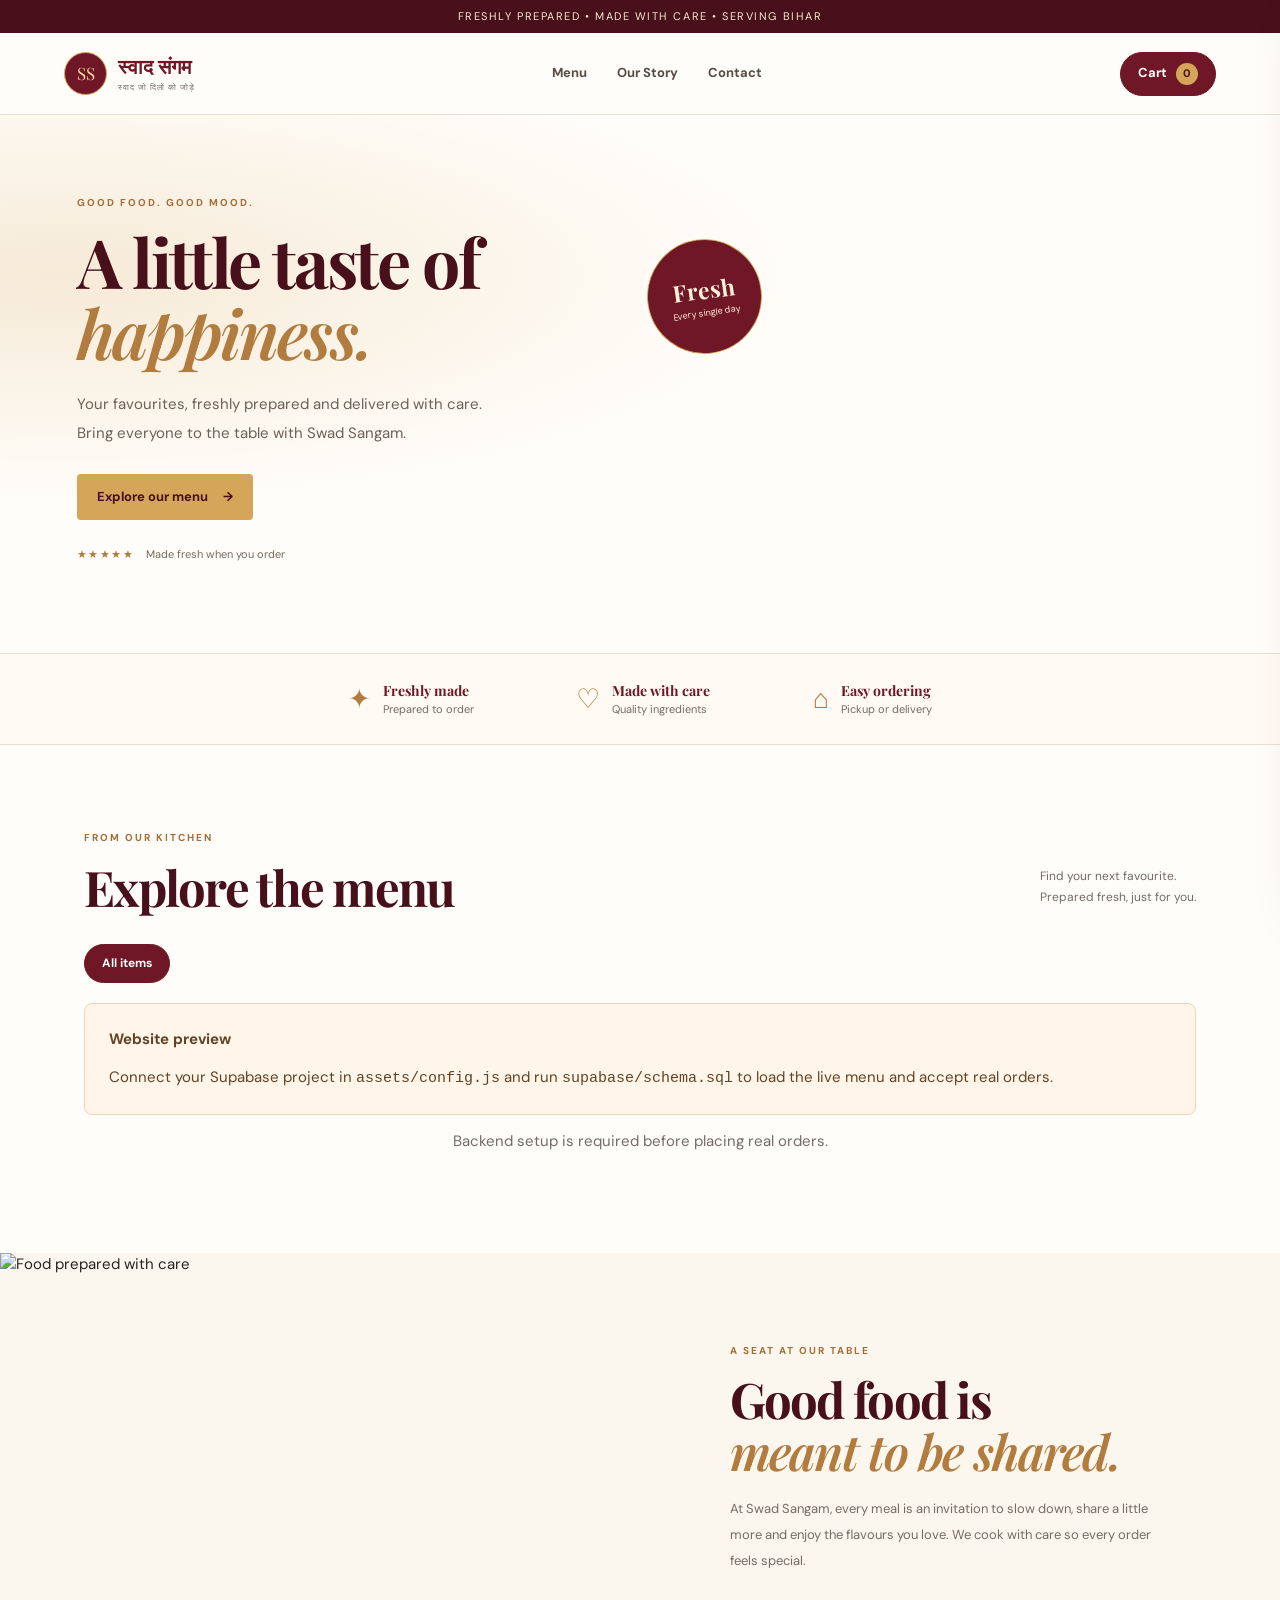
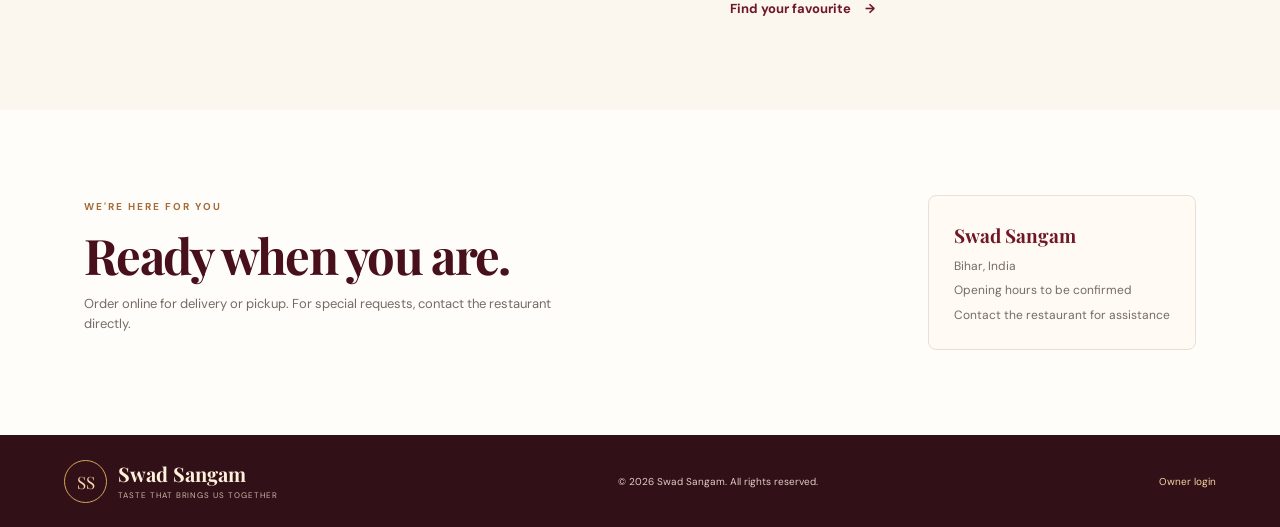
==== index.html @ df57ac4e "Update index.html" ====
<!doctype html>
<html lang="en">
<head>
  <meta charset="utf-8">
  <meta name="viewport" content="width=device-width, initial-scale=1">
  <meta name="theme-color" content="#6f1726">
  <meta name="description" content="स्वाद संगम ढाबा में आपका स्वागत है। स्वादिष्ट भोजन, आसान ऑनलाइन ऑर्डर और होम डिलीवरी की सुविधा।">
  <title>स्वाद संगम ढाबा</title>
  <link rel="preconnect" href="https://fonts.googleapis.com">
  <link href="https://fonts.googleapis.com/css2?family=DM+Sans:wght@400;500;600;700&family=Playfair+Display:wght@600;700;800&display=swap" rel="stylesheet">
  <link rel="stylesheet" href="assets/style.css">
  <script src="https://checkout.razorpay.com/v1/checkout.js" defer></script>
  <script src="https://cdn.jsdelivr.net/npm/@supabase/supabase-js@2"></script>
  <script src="assets/config.js"></script>
  <script src="assets/app.js" defer></script>
</head>
<body>
  <div class="topline">Freshly prepared • Made with care • Serving Bihar</div>
  <header class="site-header">
    <a class="brand" href="#"><span class="brand-mark">SS</span><span><strong>स्वाद संगम</strong><small>स्वाद जो दिलों को जोड़े</small></span></a>
    <nav><a href="#menu">Menu</a><a href="#story">Our Story</a><a href="#contact">Contact</a></nav>
    <button class="cart-button" id="open-cart" aria-label="Open shopping cart">Cart <span id="cart-count">0</span></button>
  </header>

  <main>
    <section class="hero">
      <div class="hero-copy">
        <p class="eyebrow">GOOD FOOD. GOOD MOOD.</p>
        <h1>A little taste of<br><em>happiness.</em></h1>
        <p class="hero-sub">Your favourites, freshly prepared and delivered with care. Bring everyone to the table with Swad Sangam.</p>
        <a class="button button-gold" href="#menu">Explore our menu <span>→</span></a>
        <div class="hero-note"><span class="note-stars">★★★★★</span><span>Made fresh when you order</span></div>
      </div>
      <div class="hero-image-wrap">
        <img class="hero-image" src="https://images.unsplash.com/photo-1565299624946-b28f40a0ae38?auto=format&fit=crop&w=1200&q=85" alt="Freshly prepared meal" onerror="this.style.display='none'">
        <div class="image-stamp"><strong>Fresh</strong><span>Every single day</span></div>
      </div>
    </section>

    <section class="benefits">
      <div><span class="benefit-icon">✦</span><span><b>Freshly made</b><small>Prepared to order</small></span></div>
      <div><span class="benefit-icon">♡</span><span><b>Made with care</b><small>Quality ingredients</small></span></div>
      <div><span class="benefit-icon">⌂</span><span><b>Easy ordering</b><small>Pickup or delivery</small></span></div>
    </section>

    <section class="menu-section section-wrap" id="menu">
      <div class="section-heading"><div><p class="eyebrow">FROM OUR KITCHEN</p><h2>Explore the menu</h2></div><p>Find your next favourite.<br>Prepared fresh, just for you.</p></div>
      <div id="category-list" class="category-list"><button class="category-chip active" data-category="all">All items</button></div>
      <div id="menu-grid" class="menu-grid"><div class="loading">Loading the menu…</div></div>
      <p id="menu-message" class="muted center"></p>
    </section>

    <section class="story-section" id="story">
      <div class="story-photo"><img src="https://images.unsplash.com/photo-1547592180-85f173990554?auto=format&fit=crop&w=1000&q=80" alt="Food prepared with care" loading="lazy"></div>
      <div class="story-copy"><p class="eyebrow">A SEAT AT OUR TABLE</p><h2>Good food is<br><em>meant to be shared.</em></h2><p>At Swad Sangam, every meal is an invitation to slow down, share a little more and enjoy the flavours you love. We cook with care so every order feels special.</p><a href="#menu" class="text-link">Find your favourite <span>→</span></a></div>
    </section>

    <section class="contact-section section-wrap" id="contact">
      <div><p class="eyebrow">WE'RE HERE FOR YOU</p><h2>Ready when you are.</h2><p>Order online for delivery or pickup. For special requests, contact the restaurant directly.</p></div>
      <div class="contact-card"><b>Swad Sangam</b><span id="restaurant-location">Bihar, India</span><span id="restaurant-hours">Opening hours to be confirmed</span><span id="restaurant-phone">Add restaurant phone in configuration</span></div>
    </section>
  </main>

  <footer><a class="brand footer-brand" href="#"><span class="brand-mark">SS</span><span><strong>Swad Sangam</strong><small>TASTE THAT BRINGS US TOGETHER</small></span></a><span>© <span id="year"></span> Swad Sangam. All rights reserved.</span><a href="admin.html">Owner login</a></footer>

  <div class="drawer-backdrop" id="drawer-backdrop"></div>
  <aside class="cart-drawer" id="cart-drawer" aria-label="Your cart" aria-hidden="true">
    <div class="drawer-heading"><div><p class="eyebrow">YOUR SELECTION</p><h2>Your cart</h2></div><button id="close-cart" class="icon-button" aria-label="Close cart">×</button></div>
    <div id="cart-items" class="cart-items"></div>
    <div id="cart-summary" class="cart-summary"></div>
    <button id="checkout-button" class="button button-primary full-width" disabled>Continue to checkout</button>
    <p class="tiny muted">Final availability and prices are confirmed by the server when you place your order.</p>
  </aside>

  <div class="modal-backdrop" id="checkout-backdrop">
    <section class="checkout-modal" role="dialog" aria-modal="true" aria-labelledby="checkout-title">
      <div class="drawer-heading"><div><p class="eyebrow">ALMOST THERE</p><h2 id="checkout-title">Checkout</h2></div><button id="close-checkout" class="icon-button" aria-label="Close checkout">×</button></div>
      <form id="checkout-form">
        <label>Full name<input name="customer_name" autocomplete="name" required maxlength="100" placeholder="Your name"></label>
        <label>Mobile number<input name="phone" autocomplete="tel" required inputmode="tel" pattern="[0-9+ ()-]{8,20}" placeholder="10-digit mobile number"></label>
        <label>Order type<select name="fulfillment" id="fulfillment"><option value="delivery">Delivery</option><option value="pickup">Pickup from restaurant</option></select></label>
        <label id="address-label">Delivery address<textarea name="address" id="address" rows="3" maxlength="500" placeholder="House, street, landmark, area"></textarea></label>
        <label>Instructions (optional)<textarea name="notes" rows="2" maxlength="500" placeholder="Less spicy, call on arrival…"></textarea></label>
        
<div class="payment-choice">
  <span class="field-title">Payment method</span>
  <label class="radio-line">
    <input type="radio" name="payment_method" value="cod" checked>
    Cash on Delivery / Pay at Pickup
  </label>
</div>

        <div id="checkout-total" class="checkout-total"></div>
        <p id="checkout-error" class="error-message" role="alert"></p>
        <button id="place-order" class="button button-primary full-width" type="submit">Place order</button>
        <p class="tiny muted">By placing an order, you confirm the details above are correct.</p>
      </form>
    </section>
  </div>
  <div class="toast" id="toast" role="status" aria-live="polite"></div>
</body>
</html>
---- assets/style.css ----
:root{--wine:#6f1726;--wine-dark:#48101b;--gold:#d5a65a;--cream:#fbf6ee;--paper:#fffdf9;--ink:#29231f;--muted:#756b65;--line:#eadfd2;--green:#236b49;--shadow:0 18px 55px rgba(61,32,24,.11)}
*{box-sizing:border-box}html{scroll-behavior:smooth}body{margin:0;background:var(--paper);color:var(--ink);font-family:"DM Sans",Arial,sans-serif;font-size:15px;line-height:1.55}a{color:inherit;text-decoration:none}button,input,textarea,select{font:inherit}button{cursor:pointer}button:disabled{opacity:.5;cursor:not-allowed}.topline{background:var(--wine-dark);color:#f9e9cf;text-align:center;padding:8px 14px;font-size:11px;letter-spacing:.14em;text-transform:uppercase}.site-header{height:82px;display:flex;align-items:center;justify-content:space-between;padding:0 clamp(18px,5vw,76px);border-bottom:1px solid var(--line);background:rgba(255,253,249,.96);gap:20px;position:sticky;top:0;z-index:20}.brand{display:flex;align-items:center;gap:11px;min-width:max-content}.brand-mark{display:grid;place-items:center;width:43px;height:43px;background:var(--wine);color:#f6dba6;border-radius:50%;font-family:"Playfair Display",serif;font-size:17px;border:1px solid var(--gold)}.brand strong{display:block;font-family:"Playfair Display",serif;font-size:20px;color:var(--wine);line-height:1.2}.brand small{display:block;font-size:8px;letter-spacing:.12em;color:var(--muted);margin-top:3px}.site-header nav{display:flex;gap:30px;color:#574b44;font-size:13px;font-weight:700}.site-header nav a:hover,.text-link:hover{color:var(--wine)}.cart-button{border:1px solid var(--wine);background:var(--wine);color:white;border-radius:30px;padding:10px 17px;font-weight:700;font-size:13px}.cart-button span{display:inline-grid;place-items:center;min-width:22px;height:22px;margin-left:6px;background:var(--gold);color:var(--wine-dark);border-radius:50%;font-size:11px}.hero{display:grid;grid-template-columns:1fr 1fr;gap:5vw;align-items:center;max-width:1280px;margin:auto;padding:65px clamp(22px,6vw,90px) 75px;background:radial-gradient(ellipse at 5% 30%,#f6ead7 0,transparent 42%)}.hero-copy{padding:15px 0}.eyebrow{font-size:10px;letter-spacing:.2em;font-weight:700;color:#a46c37;margin:0 0 15px}.hero h1,.section-heading h2,.story-copy h2,.contact-section h2,.admin-main h1{font-family:"Playfair Display",Georgia,serif;font-size:clamp(42px,5.3vw,72px);line-height:1.05;letter-spacing:-.035em;margin:0;color:var(--wine-dark)}h1 em,h2 em{font-weight:600;color:#b17c3e}.hero-sub{max-width:420px;color:#6d6057;line-height:1.9;margin:22px 0 27px}.button{display:inline-flex;align-items:center;justify-content:center;gap:15px;border:0;border-radius:4px;padding:13px 20px;font-size:13px;font-weight:700;transition:transform .15s,background .15s}.button:hover{transform:translateY(-1px)}.button-primary{background:var(--wine);color:white}.button-primary:hover{background:var(--wine-dark)}.button-gold{background:var(--gold);color:var(--wine-dark)}.button-outline{background:transparent;border:1px solid #d8c6b4;color:var(--wine)}.full-width{width:100%}.hero-note{display:flex;align-items:center;gap:12px;margin-top:26px;color:#776a60;font-size:11px}.note-stars{color:#b17c3e;letter-spacing:.13em}.hero-image-wrap{position:relative;min-width:0}.hero-image{width:100%;height:440px;object-fit:cover;border-radius:48% 48% 5px 5px;box-shadow:var(--shadow);background:#ead6bb}.image-stamp{position:absolute;bottom:25px;left:-25px;width:115px;height:115px;border-radius:50%;display:flex;flex-direction:column;align-items:center;justify-content:center;background:var(--wine);color:#fff1d8;border:1px solid var(--gold);outline:5px solid rgba(255,253,249,.8);transform:rotate(-8deg)}.image-stamp strong{font-family:"Playfair Display",serif;font-size:23px}.image-stamp span{font-size:9px}.benefits{display:flex;justify-content:center;gap:clamp(30px,8vw,110px);padding:24px 20px;border-top:1px solid var(--line);border-bottom:1px solid var(--line);background:#fffaf3}.benefits>div{display:flex;align-items:center;gap:12px}.benefit-icon{font-size:27px;color:#b17c3e}.benefits b,.benefits small{display:block}.benefits b{font-family:"Playfair Display",serif;color:var(--wine);font-size:14px}.benefits small{font-size:11px;color:var(--muted)}.section-wrap{max-width:1240px;margin:auto;padding:85px clamp(20px,5vw,70px)}.section-heading{display:flex;align-items:end;justify-content:space-between;gap:25px;margin-bottom:30px}.section-heading h2,.story-copy h2,.contact-section h2{font-size:clamp(34px,4vw,49px)}.section-heading>p{color:var(--muted);font-size:12px;line-height:1.8;margin:0 0 3px}.category-list{display:flex;gap:9px;overflow:auto;padding:2px 0 20px}.category-chip{border:1px solid var(--line);background:white;color:#62564d;border-radius:25px;padding:9px 17px;white-space:nowrap;font-size:12px;font-weight:700}.category-chip.active,.category-chip:hover{background:var(--wine);border-color:var(--wine);color:white}.menu-grid{display:grid;grid-template-columns:repeat(3,minmax(0,1fr));gap:22px}.food-card{border:1px solid var(--line);border-radius:8px;overflow:hidden;background:white;transition:transform .2s,box-shadow .2s}.food-card:hover{transform:translateY(-4px);box-shadow:var(--shadow)}.food-image-wrap{height:205px;position:relative;background:#f2e7da}.food-image-wrap img{width:100%;height:100%;object-fit:cover}.veg-mark{position:absolute;top:12px;left:12px;background:white;border:1px solid #258052;color:#258052;width:20px;height:20px;border-radius:3px;display:grid;place-items:center;font-size:10px}.food-card-copy{padding:17px}.food-card-title{display:flex;align-items:start;justify-content:space-between;gap:12px}.food-card h3{font-family:"Playfair Display",serif;color:var(--wine-dark);font-size:18px;margin:0}.food-card-title>b{color:var(--wine);white-space:nowrap}.food-card-copy>p{font-size:12px;color:var(--muted);min-height:38px;margin:10px 0 15px}.add-button{display:flex;align-items:center;justify-content:space-between;width:100%;border:1px solid #e5d6c6;background:#fffaf4;color:var(--wine);padding:10px 13px;border-radius:4px;font-size:12px;font-weight:700}.add-button span{font-size:19px;line-height:1}.add-button:hover{background:var(--wine);color:white}.muted{color:var(--muted)}.tiny{font-size:11px;line-height:1.6}.center{text-align:center}.loading{padding:28px;color:var(--muted)}.setup-notice{grid-column:1/-1;background:#fff5e8;border:1px solid #edd6b5;padding:24px;border-radius:8px;color:#614328}.setup-notice p{margin-bottom:0}.story-section{display:grid;grid-template-columns:1fr 1fr;background:var(--cream);align-items:stretch}.story-photo{min-height:390px}.story-photo img{width:100%;height:100%;min-height:390px;object-fit:cover}.story-copy{padding:clamp(35px,7vw,95px);align-self:center}.story-copy h2{margin-bottom:20px}.story-copy>p:not(.eyebrow){color:var(--muted);font-size:13px;line-height:2;max-width:430px}.text-link{display:inline-flex;gap:14px;margin-top:12px;color:var(--wine);font-size:13px;font-weight:700}.contact-section{display:flex;justify-content:space-between;align-items:center;gap:30px}.contact-section h2{margin-bottom:12px}.contact-section>div:first-child>p:last-child{max-width:490px;color:var(--muted);font-size:13px}.contact-card{display:grid;gap:6px;min-width:240px;padding:25px;border:1px solid var(--line);background:#fffaf3;border-radius:8px;font-size:12px;color:var(--muted)}.contact-card b{font-family:"Playfair Display",serif;font-size:19px;color:var(--wine)}footer{display:flex;align-items:center;justify-content:space-between;gap:20px;padding:25px clamp(20px,5vw,70px);background:#321018;color:#dfcfc2;font-size:10px}footer .brand strong{color:#fff0d9}footer .brand small{color:#cbb7a8}footer .brand-mark{background:transparent}footer>a:last-child{color:#f3d5a2}.drawer-backdrop,.modal-backdrop{position:fixed;inset:0;background:rgba(27,15,13,.52);z-index:40;opacity:0;visibility:hidden;transition:.2s}.drawer-backdrop.show,.modal-backdrop.show{opacity:1;visibility:visible}.cart-drawer{position:fixed;right:0;top:0;bottom:0;z-index:41;background:var(--paper);width:min(470px,100%);padding:25px;display:flex;flex-direction:column;transform:translateX(105%);transition:transform .25s;box-shadow:var(--shadow)}.cart-drawer.open{transform:translateX(0)}.drawer-heading{display:flex;align-items:center;justify-content:space-between;gap:20px;border-bottom:1px solid var(--line);padding-bottom:17px}.drawer-heading .eyebrow{margin-bottom:4px}.drawer-heading h2{font:700 29px "Playfair Display",serif;color:var(--wine);margin:0}.icon-button{border:0;background:transparent;color:var(--wine);font-size:30px;line-height:1;padding:3px 8px}.cart-items{flex:1;overflow:auto;padding:14px 0}.empty-cart{text-align:center;padding:55px 15px;color:var(--muted)}.empty-cart>span{font-size:34px;color:var(--gold)}.empty-cart h3{font-family:"Playfair Display",serif;color:var(--wine)}.cart-line{display:grid;grid-template-columns:65px 1fr auto;gap:12px;padding:13px 0;border-bottom:1px solid var(--line);align-items:start}.cart-line>img{width:65px;height:65px;object-fit:cover;border-radius:5px}.cart-line-copy{display:grid;gap:4px;font-size:12px}.cart-line-copy>b{font-size:13px}.cart-line-copy>span{color:var(--wine)}.cart-line> b{font-size:12px}.quantity-controls{display:flex;align-items:center;gap:10px;margin-top:3px}.quantity-controls button{width:25px;height:25px;border:1px solid var(--line);background:white;border-radius:4px;color:var(--wine)}.cart-summary{padding:15px 0}.cart-summary>div,.checkout-total>div{display:flex;justify-content:space-between;gap:15px;padding:5px 0;font-size:13px;color:var(--muted)}.cart-summary b,.checkout-total b{color:var(--ink)}.grand-total{border-top:1px solid var(--line);margin-top:7px;padding-top:13px!important;font-size:16px!important;color:var(--wine)!important}.grand-total b{color:var(--wine)!important}.cart-drawer>.tiny{margin-bottom:0}.modal-backdrop{display:grid;place-items:center;padding:15px;overflow:auto}.checkout-modal{background:var(--paper);width:min(560px,100%);max-height:94vh;overflow:auto;border-radius:9px;padding:25px;box-shadow:var(--shadow);transform:translateY(10px);transition:.2s}.modal-backdrop.show .checkout-modal{transform:translateY(0)}form label{display:grid;gap:6px;margin:13px 0;font-size:12px;font-weight:700;color:#55483e}input,textarea,select{width:100%;border:1px solid #ded0c1;background:white;border-radius:4px;padding:11px 12px;color:var(--ink);outline:none}input:focus,textarea:focus,select:focus{border-color:#a66b3b;box-shadow:0 0 0 3px #a66b3b18}textarea{resize:vertical}.payment-choice{border:1px solid var(--line);border-radius:6px;padding:12px 14px;margin:16px 0}.field-title{display:block;font-size:12px;font-weight:700;margin-bottom:7px}.radio-line,.checkbox-line{display:flex;align-items:center;gap:9px;font-weight:500!important}.radio-line input,.checkbox-line input{width:auto}.checkout-total{border-top:1px solid var(--line);padding-top:10px;margin:10px 0 17px}.error-message{color:#b42318;font-size:12px;min-height:0}.success-card{position:fixed;z-index:60;left:50%;top:50%;transform:translate(-50%,-50%);width:min(420px,calc(100% - 30px));background:white;padding:30px;border-radius:10px;box-shadow:0 20px 100px #0005;text-align:center}.success-icon{margin:auto;width:48px;height:48px;border-radius:50%;display:grid;place-items:center;background:#e1f4e9;color:#1b7949;font-size:25px}.success-card h2{font:700 30px "Playfair Display",serif;color:var(--wine);margin:15px 0 5px}.success-card p{font-size:13px}.order-number{background:var(--cream);padding:14px;border-radius:5px;color:var(--muted);font-size:12px}.order-number strong{font-size:20px;color:var(--wine);letter-spacing:.06em}.success-card .button{margin-top:10px}.toast{position:fixed;bottom:20px;left:50%;transform:translate(-50%,20px);opacity:0;pointer-events:none;z-index:80;background:#2d201d;color:white;padding:12px 20px;border-radius:5px;font-size:12px;box-shadow:var(--shadow);transition:.2s;max-width:calc(100% - 30px);text-align:center}.toast.show{opacity:1;transform:translate(-50%,0)}[hidden]{display:none!important}
/* Admin */
.admin-body{background:#f7f1e9;min-height:100vh}.admin-header{position:static}.admin-main{max-width:1120px;margin:auto;padding:45px 22px 80px}.admin-main h1{font-size:clamp(35px,5vw,54px)}.login-panel{max-width:430px;margin:25px auto;background:white;border:1px solid var(--line);border-radius:10px;padding:32px;box-shadow:var(--shadow)}.login-panel h1{font-size:40px}.login-panel>p:not(.eyebrow){font-size:13px;line-height:1.8}.admin-title-row{display:flex;justify-content:space-between;align-items:center;gap:20px}.admin-title-row .eyebrow{margin-bottom:8px}.admin-title-row .muted{margin:7px 0 0}.admin-tabs{display:flex;gap:8px;border-bottom:1px solid #dfd0c0;margin:30px 0 25px;overflow:auto}.tab-button{background:transparent;border:0;border-bottom:3px solid transparent;padding:13px 16px;color:var(--muted);font-weight:700;white-space:nowrap}.tab-button.active{color:var(--wine);border-bottom-color:var(--wine)}.admin-section-heading{display:flex;justify-content:space-between;align-items:center;gap:15px;margin-bottom:20px}.admin-section-heading h2,.editor-card h2{font:700 26px "Playfair Display",serif;color:var(--wine);margin:0}.admin-section-heading p{font-size:12px;margin:5px 0 0}.filter-row{max-width:230px;margin-bottom:15px}.orders-list{display:grid;gap:15px}.order-card,.editor-card{background:white;border:1px solid var(--line);border-radius:8px;padding:20px}.order-card-top{display:flex;justify-content:space-between;gap:15px;border-bottom:1px solid #f0e7de;padding-bottom:13px}.order-number-label{font-size:10px;letter-spacing:.12em;color:#a46c37;font-weight:700}.order-card h3{font:700 20px "Playfair Display",serif;color:var(--wine);margin:3px 0}.order-card .muted{font-size:10px}.order-total{display:grid;justify-items:end;gap:7px;font-size:17px;font-weight:700}.status-pill{font-size:10px;font-weight:700;padding:4px 8px;border-radius:20px;background:#f4e9d9;color:#795121}.status-delivered{background:#e2f4e9;color:#17643c}.status-cancelled{background:#fae4e2;color:#a12c22}.status-preparing{background:#e4edff;color:#244e9b}.order-details{font-size:12px;color:#62574f;padding:9px 0}.order-details p{margin:7px 0}.order-details ul{margin:8px 0;padding-left:20px}.order-details a{color:var(--wine);font-weight:700;margin-left:8px}.order-actions{display:flex;align-items:end;justify-content:space-between;gap:12px;flex-wrap:wrap;border-top:1px solid #f0e7de;padding-top:13px}.order-actions label{min-width:180px;margin:0}.order-actions select{padding:9px}.menu-admin-list{display:grid;gap:10px;margin-bottom:20px}.menu-admin-row{display:flex;justify-content:space-between;align-items:center;gap:15px;background:white;border:1px solid var(--line);border-radius:7px;padding:13px 16px}.menu-admin-row>div:first-child{display:grid;gap:4px}.menu-admin-row span{font-size:11px;color:var(--muted)}.button-row{display:flex;gap:8px;flex-wrap:wrap}.button-row .button{padding:9px 12px;font-size:11px}.editor-card{margin:18px 0}.editor-card h3{font:700 22px "Playfair Display",serif;color:var(--wine);margin:0 0 10px}.form-grid{display:grid;grid-template-columns:1fr 1fr;gap:0 15px}.admin-tab .muted{font-size:12px}
@media(max-width:800px){.site-header{height:72px;padding:0 17px}.site-header nav{gap:15px}.site-header nav a{font-size:11px}.brand-mark{width:38px;height:38px}.brand strong{font-size:17px}.brand small{font-size:7px}.hero{padding-top:42px;padding-bottom:50px;gap:24px}.hero-image{height:350px}.image-stamp{width:90px;height:90px;left:-15px}.image-stamp strong{font-size:19px}.menu-grid{grid-template-columns:repeat(2,minmax(0,1fr));gap:15px}.food-image-wrap{height:180px}.section-wrap{padding-top:60px;padding-bottom:60px}.benefits{gap:25px}.story-copy{padding:35px}.contact-section{align-items:flex-start}.contact-card{min-width:210px}}
@media(max-width:560px){body{font-size:14px}.topline{font-size:9px}.site-header{gap:8px}.site-header nav{display:none}.brand{gap:7px}.brand strong{font-size:16px}.cart-button{padding:8px 11px;font-size:11px}.hero{grid-template-columns:1fr;padding:37px 22px 45px}.hero h1{font-size:49px}.hero-sub{font-size:13px;margin:17px 0 22px}.hero-image{height:300px;border-radius:45% 45% 5px 5px}.hero-image-wrap{margin:0 8px 0 25px}.image-stamp{left:-24px;bottom:12px}.benefits{display:grid;grid-template-columns:1fr 1fr;gap:18px;padding:20px}.benefits>div:last-child{grid-column:1/-1}.benefit-icon{font-size:23px}.section-wrap{padding:50px 18px}.section-heading{display:block}.section-heading h2{font-size:37px}.section-heading>p{margin-top:13px}.category-list{margin-right:-18px}.menu-grid{grid-template-columns:1fr 1fr;gap:10px}.food-image-wrap{height:135px}.food-card-copy{padding:11px}.food-card h3{font-size:15px}.food-card-title{display:block}.food-card-title>b{display:block;font-size:13px;margin-top:5px}.food-card-copy>p{font-size:11px;min-height:50px;margin:8px 0 11px}.add-button{padding:9px;font-size:11px}.story-section{grid-template-columns:1fr}.story-photo,.story-photo img{min-height:230px;height:230px}.story-copy{padding:35px 22px 42px}.story-copy h2{font-size:38px}.contact-section{display:block}.contact-card{margin-top:25px}.contact-section h2{font-size:37px}footer{flex-wrap:wrap;padding:23px 18px}footer>span{order:3;width:100%}.checkout-modal{padding:19px}.drawer-heading h2{font-size:25px}.admin-main{padding:25px 13px 55px}.admin-header .text-link{font-size:11px}.login-panel{padding:23px}.admin-title-row{align-items:flex-start}.admin-title-row .button{padding:10px}.admin-section-heading{align-items:flex-start}.order-card,.editor-card{padding:14px}.order-card-top{gap:8px}.order-card h3{font-size:18px}.order-total{font-size:14px}.menu-admin-row{align-items:flex-start;flex-direction:column}.form-grid{grid-template-columns:1fr}.order-actions{align-items:stretch}.order-actions label{width:100%}.order-actions .button{flex:1}.admin-tabs{margin:22px 0 18px}.tab-button{padding:12px 11px;font-size:12px}}
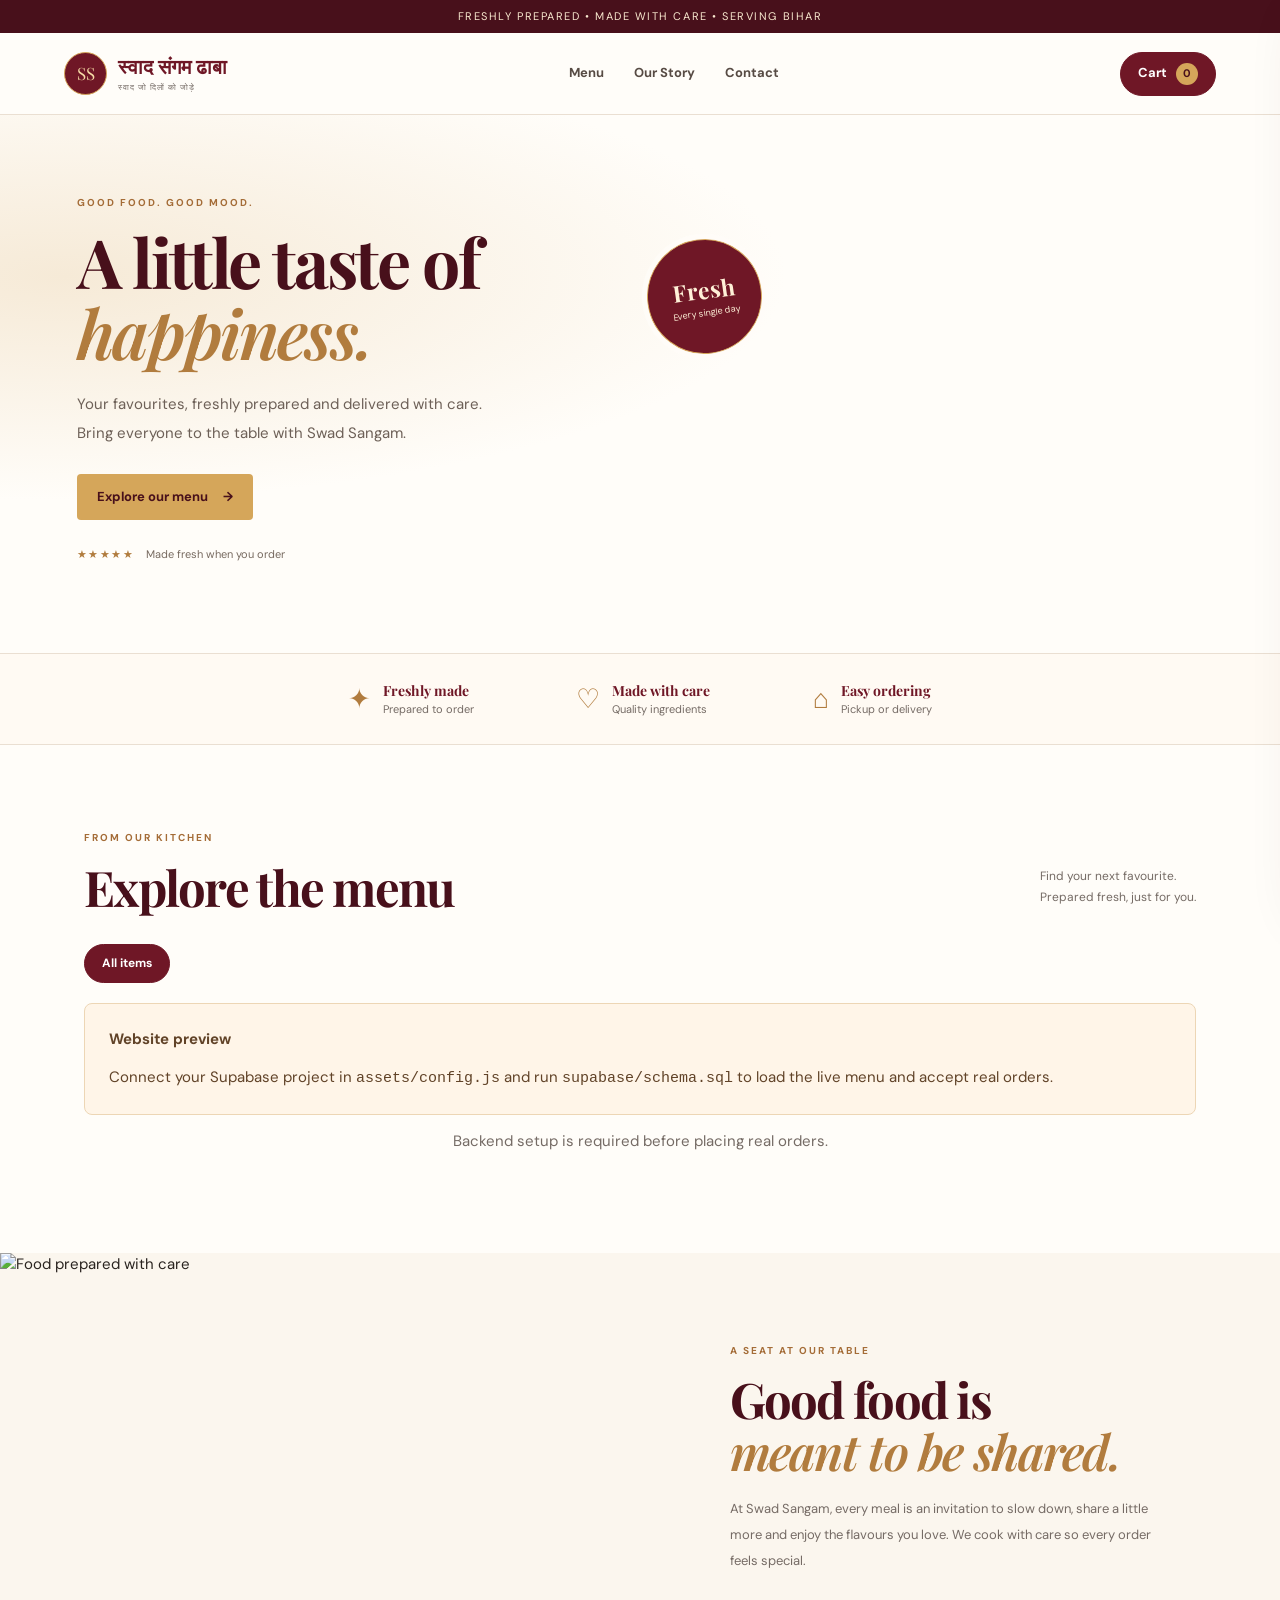
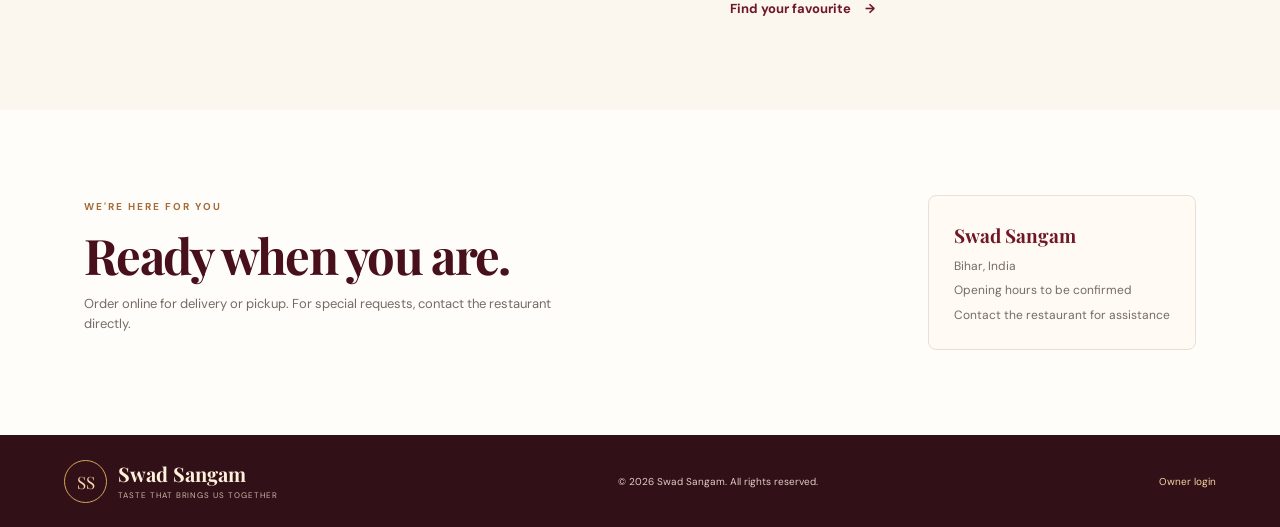
==== commit dc5915a9: "Update index.html" ====
--- a/index.html
+++ b/index.html
@@ -17,7 +17,7 @@
 <body>
   <div class="topline">Freshly prepared • Made with care • Serving Bihar</div>
   <header class="site-header">
-    <a class="brand" href="#"><span class="brand-mark">SS</span><span><strong>स्वाद संगम</strong><small>स्वाद जो दिलों को जोड़े</small></span></a>
+    <a class="brand" href="#"><span class="brand-mark">SS</span><span><strong>स्वाद संगम ढाबा</strong><small>स्वाद जो दिलों को जोड़े</small></span></a>
     <nav><a href="#menu">Menu</a><a href="#story">Our Story</a><a href="#contact">Contact</a></nav>
     <button class="cart-button" id="open-cart" aria-label="Open shopping cart">Cart <span id="cart-count">0</span></button>
   </header>
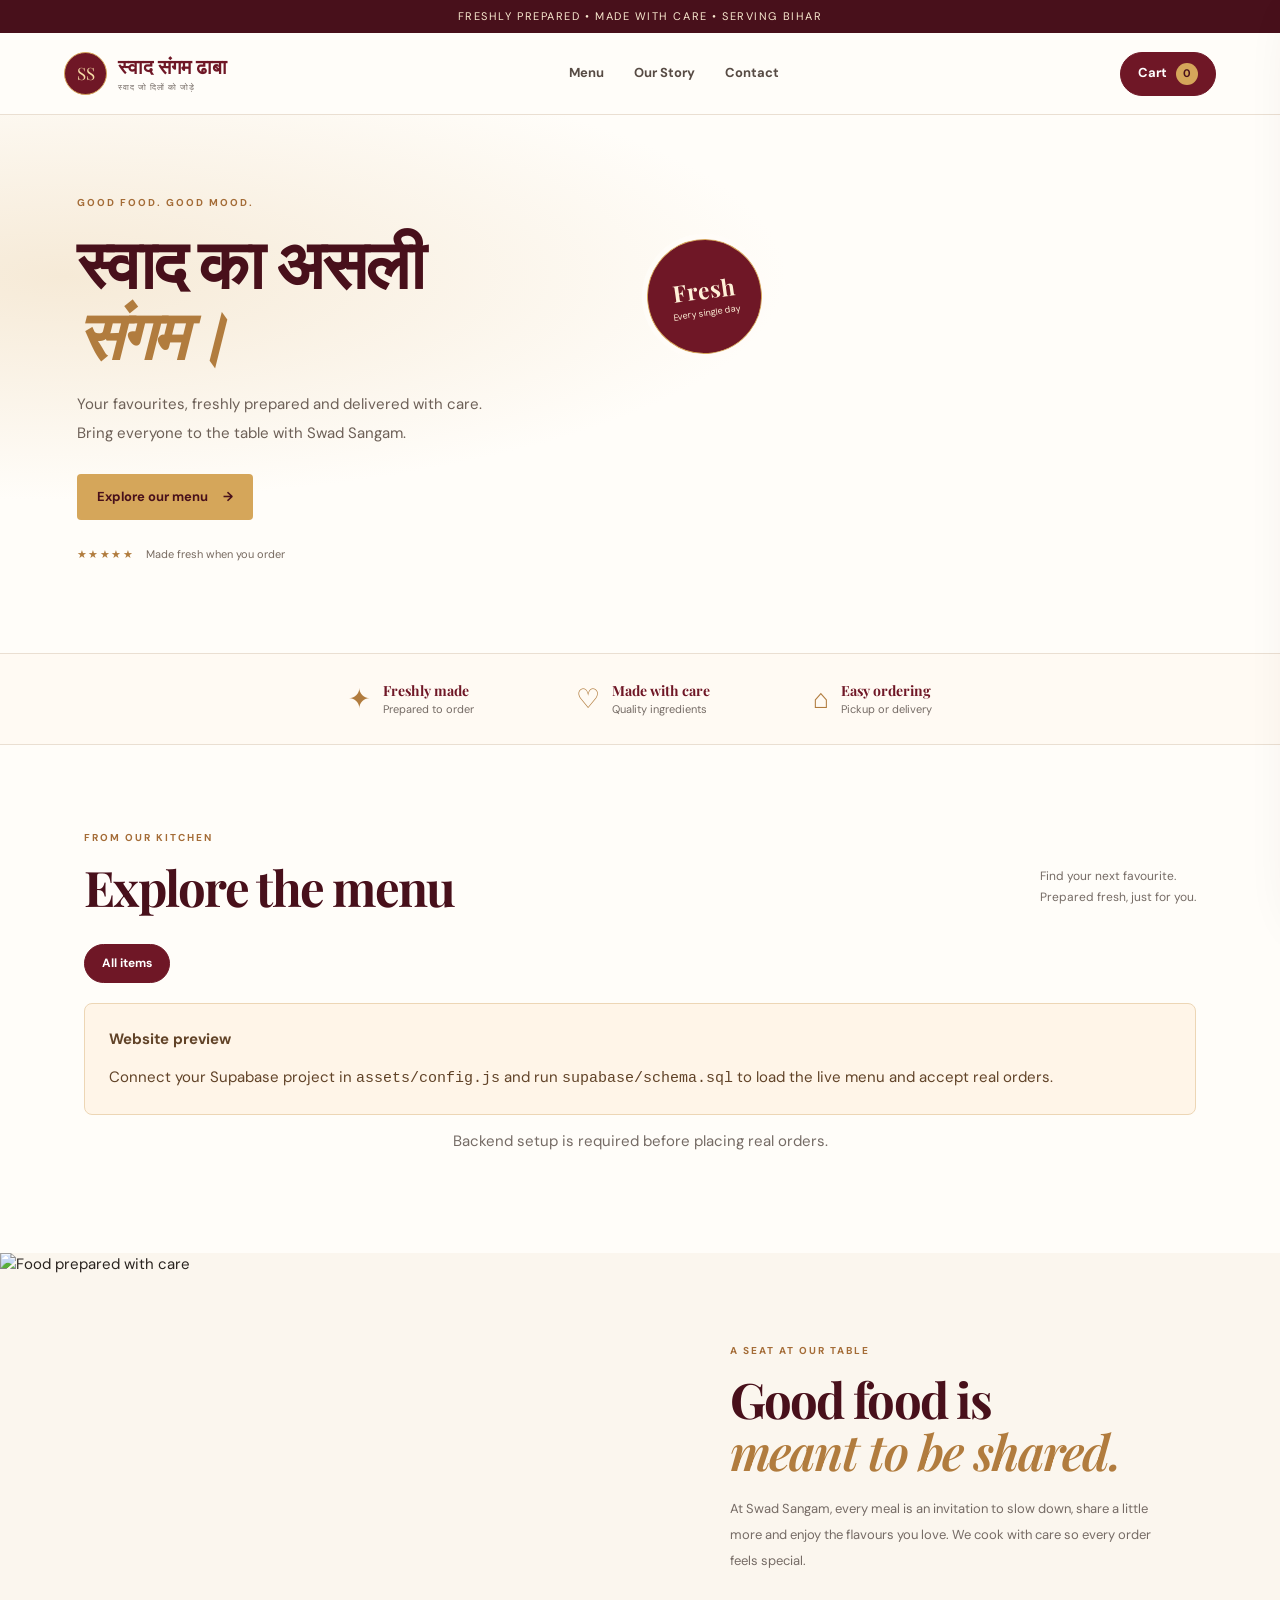
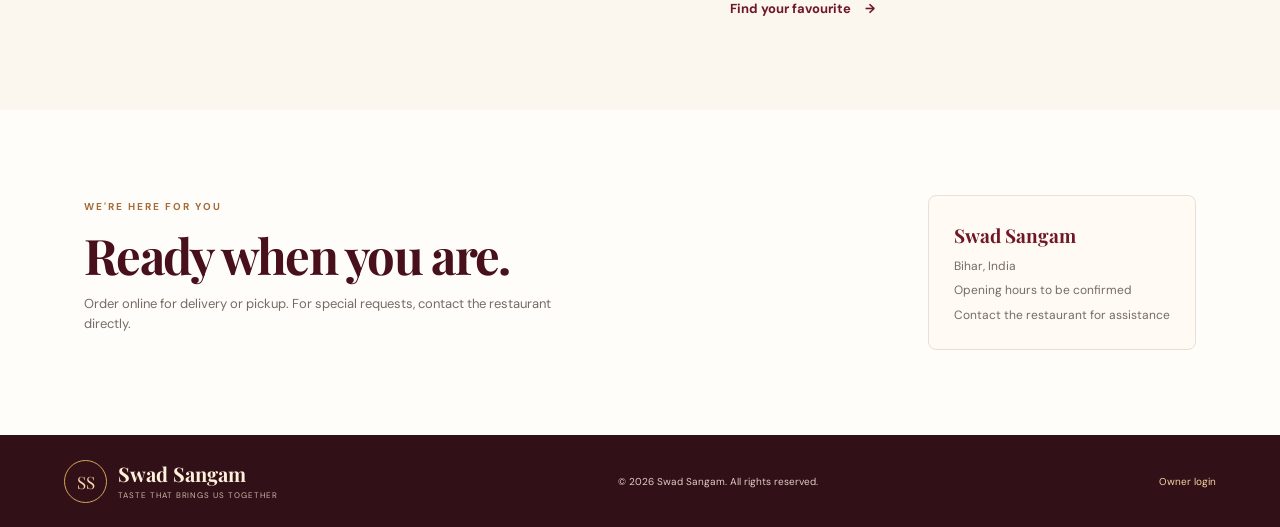
==== commit ce3777e5: "Update index.html" ====
--- a/index.html
+++ b/index.html
@@ -8,6 +8,7 @@
   <title>स्वाद संगम ढाबा</title>
   <link rel="preconnect" href="https://fonts.googleapis.com">
   <link href="https://fonts.googleapis.com/css2?family=DM+Sans:wght@400;500;600;700&family=Playfair+Display:wght@600;700;800&display=swap" rel="stylesheet">
+  <link href="https://fonts.googleapis.com/css2?family=Noto+Sans+Devanagari:wght@400;600;700;800;900&display=swap" rel="stylesheet">
   <link rel="stylesheet" href="assets/style.css">
   <script src="https://checkout.razorpay.com/v1/checkout.js" defer></script>
   <script src="https://cdn.jsdelivr.net/npm/@supabase/supabase-js@2"></script>
@@ -17,7 +18,13 @@
 <body>
   <div class="topline">Freshly prepared • Made with care • Serving Bihar</div>
   <header class="site-header">
-    <a class="brand" href="#"><span class="brand-mark">SS</span><span><strong>स्वाद संगम ढाबा</strong><small>स्वाद जो दिलों को जोड़े</small></span></a>
+    <a class="brand" href="#">
+  <span class="brand-mark">SS</span>
+  <span class="brand-text">
+    <strong>स्वाद संगम ढाबा</strong>
+    <small>स्वाद जो दिलों को जोड़े</small>
+  </span>
+</a>
     <nav><a href="#menu">Menu</a><a href="#story">Our Story</a><a href="#contact">Contact</a></nav>
     <button class="cart-button" id="open-cart" aria-label="Open shopping cart">Cart <span id="cart-count">0</span></button>
   </header>
@@ -26,7 +33,7 @@
     <section class="hero">
       <div class="hero-copy">
         <p class="eyebrow">GOOD FOOD. GOOD MOOD.</p>
-        <h1>A little taste of<br><em>happiness.</em></h1>
+        <h1>स्वाद का असली<br><em>संगम।</em></h1>
         <p class="hero-sub">Your favourites, freshly prepared and delivered with care. Bring everyone to the table with Swad Sangam.</p>
         <a class="button button-gold" href="#menu">Explore our menu <span>→</span></a>
         <div class="hero-note"><span class="note-stars">★★★★★</span><span>Made fresh when you order</span></div>
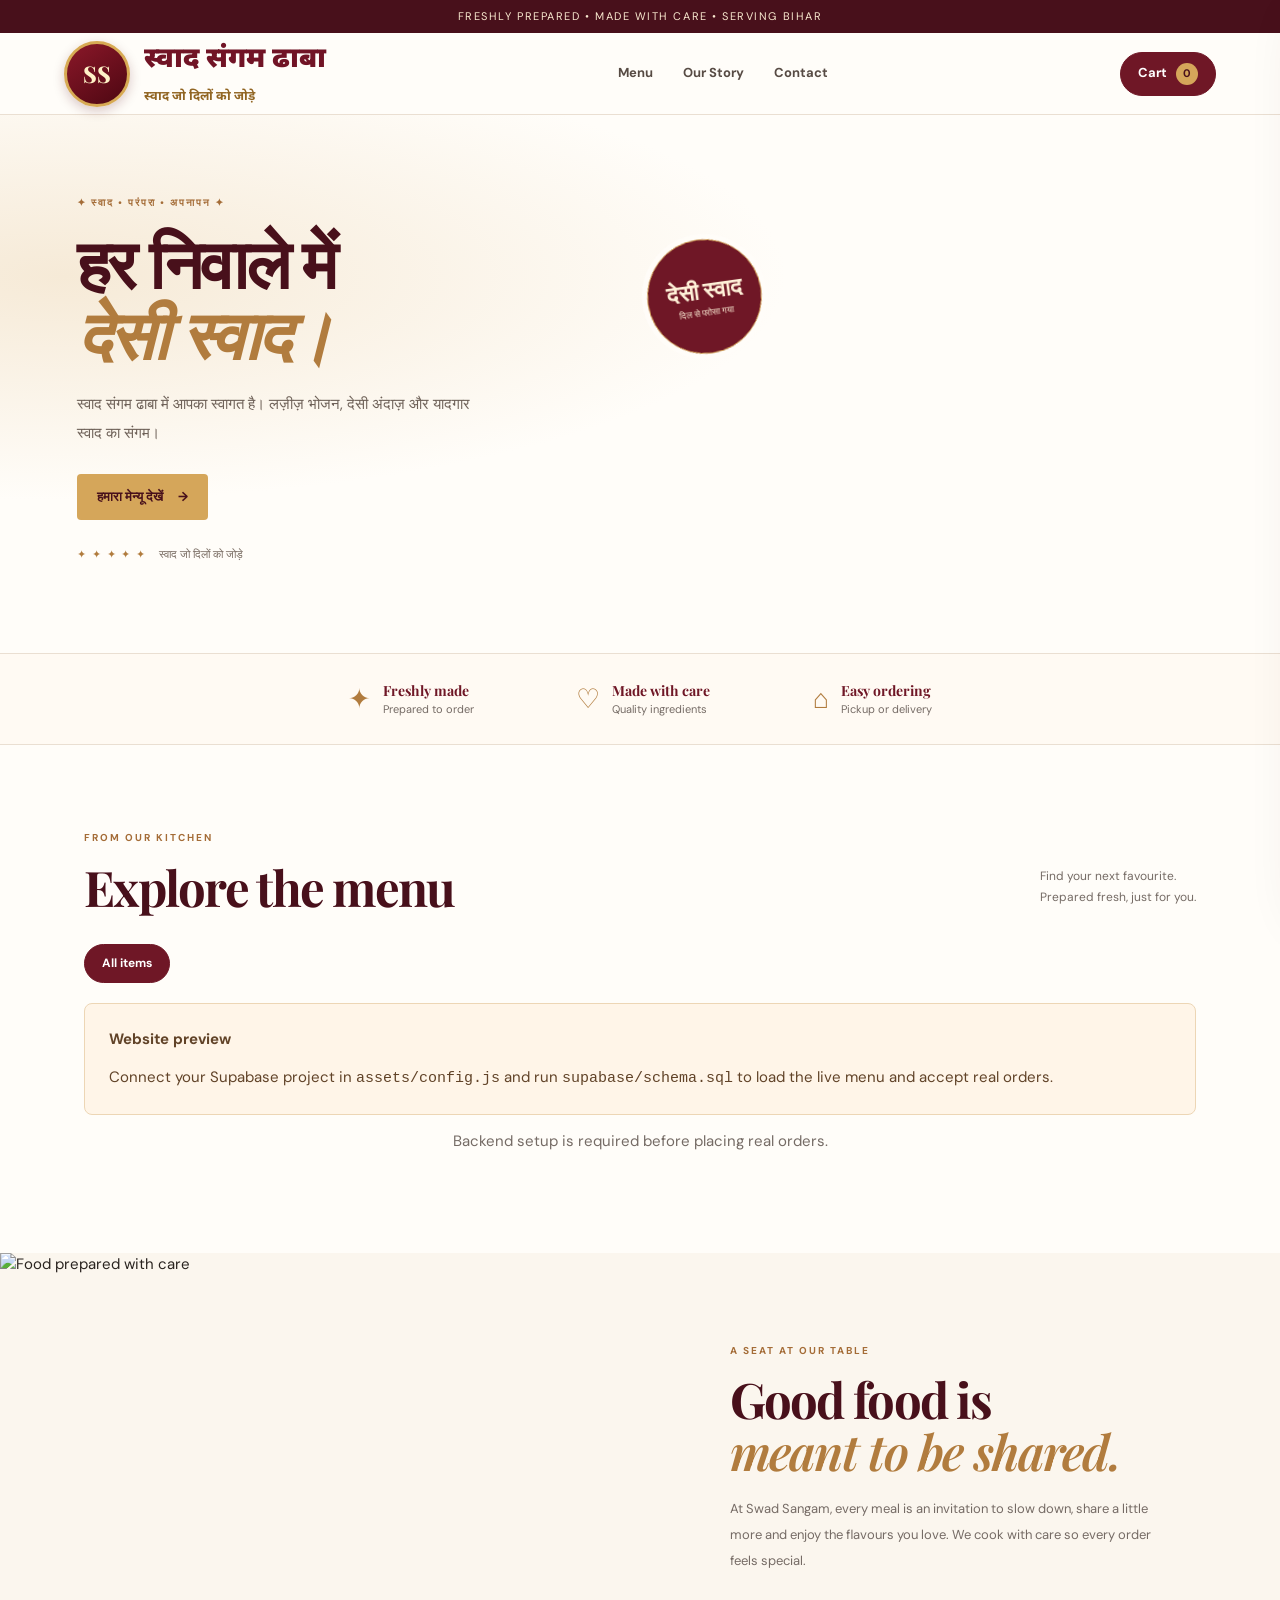
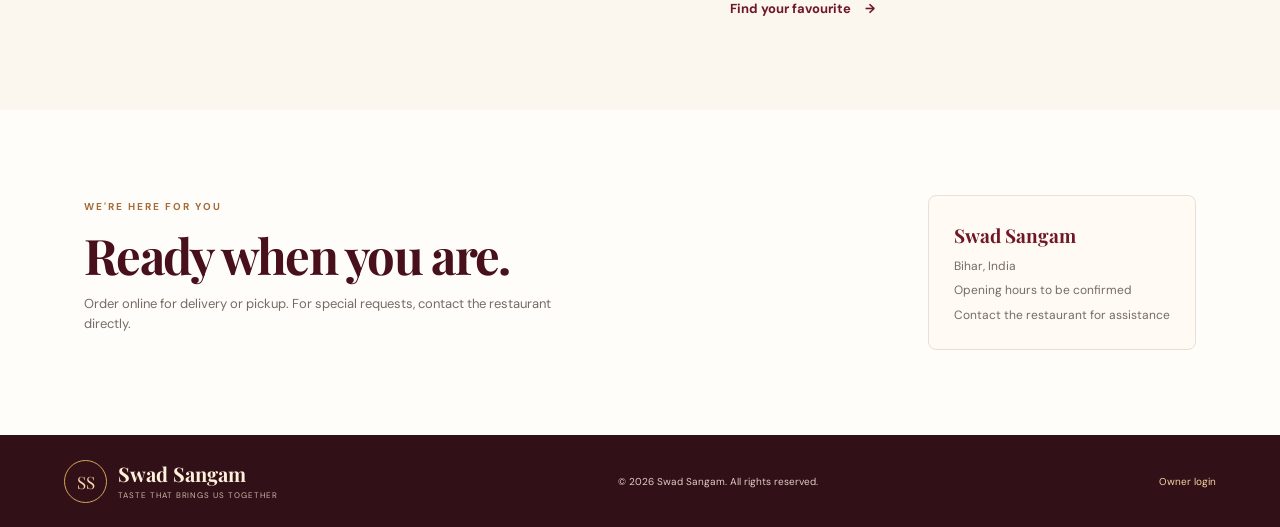
==== commit 8120869a: "Update index.html" ====
--- a/index.html
+++ b/index.html
@@ -30,19 +30,48 @@
   </header>
 
   <main>
-    <section class="hero">
-      <div class="hero-copy">
-        <p class="eyebrow">GOOD FOOD. GOOD MOOD.</p>
-        <h1>स्वाद का असली<br><em>संगम।</em></h1>
-        <p class="hero-sub">Your favourites, freshly prepared and delivered with care. Bring everyone to the table with Swad Sangam.</p>
-        <a class="button button-gold" href="#menu">Explore our menu <span>→</span></a>
-        <div class="hero-note"><span class="note-stars">★★★★★</span><span>Made fresh when you order</span></div>
-      </div>
-      <div class="hero-image-wrap">
-        <img class="hero-image" src="https://images.unsplash.com/photo-1565299624946-b28f40a0ae38?auto=format&fit=crop&w=1200&q=85" alt="Freshly prepared meal" onerror="this.style.display='none'">
-        <div class="image-stamp"><strong>Fresh</strong><span>Every single day</span></div>
-      </div>
-    </section>
+   
+<section class="hero hero-premium">
+  <div class="hero-copy">
+    <p class="eyebrow">✦ स्वाद • परंपरा • अपनापन ✦</p>
+
+    <h1>
+      हर निवाले में<br>
+      <em>देसी स्वाद।</em>
+    </h1>
+
+    <p class="hero-sub">
+      स्वाद संगम ढाबा में आपका स्वागत है।
+      लज़ीज़ भोजन, देसी अंदाज़ और यादगार स्वाद का संगम।
+    </p>
+
+    <a class="button button-gold" href="#menu">
+      हमारा मेन्यू देखें <span>→</span>
+    </a>
+
+    <div class="hero-note">
+      <span class="note-stars">✦ ✦ ✦ ✦ ✦</span>
+      <span>स्वाद जो दिलों को जोड़े</span>
+    </div>
+  </div>
+
+  <div class="hero-image-wrap">
+    <div class="hero-glow"></div>
+
+    <img
+      class="hero-image"
+      src="https://images.unsplash.com/photo-1546833999-b9f581a1996d?auto=format&fit=crop&w=1200&q=85"
+      alt="भारतीय थाली और देसी भोजन"
+      onerror="this.style.display='none'"
+    >
+
+    <div class="image-stamp">
+      <strong>देसी स्वाद</strong>
+      <span>दिल से परोसा गया</span>
+    </div>
+  </div>
+</section>
+
 
     <section class="benefits">
       <div><span class="benefit-icon">✦</span><span><b>Freshly made</b><small>Prepared to order</small></span></div>
--- a/assets/style.css
+++ b/assets/style.css
@@ -4,3 +4,199 @@
 .admin-body{background:#f7f1e9;min-height:100vh}.admin-header{position:static}.admin-main{max-width:1120px;margin:auto;padding:45px 22px 80px}.admin-main h1{font-size:clamp(35px,5vw,54px)}.login-panel{max-width:430px;margin:25px auto;background:white;border:1px solid var(--line);border-radius:10px;padding:32px;box-shadow:var(--shadow)}.login-panel h1{font-size:40px}.login-panel>p:not(.eyebrow){font-size:13px;line-height:1.8}.admin-title-row{display:flex;justify-content:space-between;align-items:center;gap:20px}.admin-title-row .eyebrow{margin-bottom:8px}.admin-title-row .muted{margin:7px 0 0}.admin-tabs{display:flex;gap:8px;border-bottom:1px solid #dfd0c0;margin:30px 0 25px;overflow:auto}.tab-button{background:transparent;border:0;border-bottom:3px solid transparent;padding:13px 16px;color:var(--muted);font-weight:700;white-space:nowrap}.tab-button.active{color:var(--wine);border-bottom-color:var(--wine)}.admin-section-heading{display:flex;justify-content:space-between;align-items:center;gap:15px;margin-bottom:20px}.admin-section-heading h2,.editor-card h2{font:700 26px "Playfair Display",serif;color:var(--wine);margin:0}.admin-section-heading p{font-size:12px;margin:5px 0 0}.filter-row{max-width:230px;margin-bottom:15px}.orders-list{display:grid;gap:15px}.order-card,.editor-card{background:white;border:1px solid var(--line);border-radius:8px;padding:20px}.order-card-top{display:flex;justify-content:space-between;gap:15px;border-bottom:1px solid #f0e7de;padding-bottom:13px}.order-number-label{font-size:10px;letter-spacing:.12em;color:#a46c37;font-weight:700}.order-card h3{font:700 20px "Playfair Display",serif;color:var(--wine);margin:3px 0}.order-card .muted{font-size:10px}.order-total{display:grid;justify-items:end;gap:7px;font-size:17px;font-weight:700}.status-pill{font-size:10px;font-weight:700;padding:4px 8px;border-radius:20px;background:#f4e9d9;color:#795121}.status-delivered{background:#e2f4e9;color:#17643c}.status-cancelled{background:#fae4e2;color:#a12c22}.status-preparing{background:#e4edff;color:#244e9b}.order-details{font-size:12px;color:#62574f;padding:9px 0}.order-details p{margin:7px 0}.order-details ul{margin:8px 0;padding-left:20px}.order-details a{color:var(--wine);font-weight:700;margin-left:8px}.order-actions{display:flex;align-items:end;justify-content:space-between;gap:12px;flex-wrap:wrap;border-top:1px solid #f0e7de;padding-top:13px}.order-actions label{min-width:180px;margin:0}.order-actions select{padding:9px}.menu-admin-list{display:grid;gap:10px;margin-bottom:20px}.menu-admin-row{display:flex;justify-content:space-between;align-items:center;gap:15px;background:white;border:1px solid var(--line);border-radius:7px;padding:13px 16px}.menu-admin-row>div:first-child{display:grid;gap:4px}.menu-admin-row span{font-size:11px;color:var(--muted)}.button-row{display:flex;gap:8px;flex-wrap:wrap}.button-row .button{padding:9px 12px;font-size:11px}.editor-card{margin:18px 0}.editor-card h3{font:700 22px "Playfair Display",serif;color:var(--wine);margin:0 0 10px}.form-grid{display:grid;grid-template-columns:1fr 1fr;gap:0 15px}.admin-tab .muted{font-size:12px}
 @media(max-width:800px){.site-header{height:72px;padding:0 17px}.site-header nav{gap:15px}.site-header nav a{font-size:11px}.brand-mark{width:38px;height:38px}.brand strong{font-size:17px}.brand small{font-size:7px}.hero{padding-top:42px;padding-bottom:50px;gap:24px}.hero-image{height:350px}.image-stamp{width:90px;height:90px;left:-15px}.image-stamp strong{font-size:19px}.menu-grid{grid-template-columns:repeat(2,minmax(0,1fr));gap:15px}.food-image-wrap{height:180px}.section-wrap{padding-top:60px;padding-bottom:60px}.benefits{gap:25px}.story-copy{padding:35px}.contact-section{align-items:flex-start}.contact-card{min-width:210px}}
 @media(max-width:560px){body{font-size:14px}.topline{font-size:9px}.site-header{gap:8px}.site-header nav{display:none}.brand{gap:7px}.brand strong{font-size:16px}.cart-button{padding:8px 11px;font-size:11px}.hero{grid-template-columns:1fr;padding:37px 22px 45px}.hero h1{font-size:49px}.hero-sub{font-size:13px;margin:17px 0 22px}.hero-image{height:300px;border-radius:45% 45% 5px 5px}.hero-image-wrap{margin:0 8px 0 25px}.image-stamp{left:-24px;bottom:12px}.benefits{display:grid;grid-template-columns:1fr 1fr;gap:18px;padding:20px}.benefits>div:last-child{grid-column:1/-1}.benefit-icon{font-size:23px}.section-wrap{padding:50px 18px}.section-heading{display:block}.section-heading h2{font-size:37px}.section-heading>p{margin-top:13px}.category-list{margin-right:-18px}.menu-grid{grid-template-columns:1fr 1fr;gap:10px}.food-image-wrap{height:135px}.food-card-copy{padding:11px}.food-card h3{font-size:15px}.food-card-title{display:block}.food-card-title>b{display:block;font-size:13px;margin-top:5px}.food-card-copy>p{font-size:11px;min-height:50px;margin:8px 0 11px}.add-button{padding:9px;font-size:11px}.story-section{grid-template-columns:1fr}.story-photo,.story-photo img{min-height:230px;height:230px}.story-copy{padding:35px 22px 42px}.story-copy h2{font-size:38px}.contact-section{display:block}.contact-card{margin-top:25px}.contact-section h2{font-size:37px}footer{flex-wrap:wrap;padding:23px 18px}footer>span{order:3;width:100%}.checkout-modal{padding:19px}.drawer-heading h2{font-size:25px}.admin-main{padding:25px 13px 55px}.admin-header .text-link{font-size:11px}.login-panel{padding:23px}.admin-title-row{align-items:flex-start}.admin-title-row .button{padding:10px}.admin-section-heading{align-items:flex-start}.order-card,.editor-card{padding:14px}.order-card-top{gap:8px}.order-card h3{font-size:18px}.order-total{font-size:14px}.menu-admin-row{align-items:flex-start;flex-direction:column}.form-grid{grid-template-columns:1fr}.order-actions{align-items:stretch}.order-actions label{width:100%}.order-actions .button{flex:1}.admin-tabs{margin:22px 0 18px}.tab-button{padding:12px 11px;font-size:12px}}
+
+/* PREMIUM SWAD SANGAM BRANDING */
+.site-header .brand {
+  display: inline-flex;
+  align-items: center;
+  gap: 14px;
+  text-decoration: none;
+  flex-shrink: 0;
+  max-width: 100%;
+}
+
+.site-header .brand-mark {
+  width: 66px;
+  height: 66px;
+  min-width: 66px;
+  border-radius: 50%;
+  display: flex;
+  align-items: center;
+  justify-content: center;
+  background: linear-gradient(145deg, #8b1829, #4d0712);
+  color: #fff2c7;
+  border: 3px solid #d7aa54;
+  font-size: 23px;
+  font-weight: 800;
+  box-shadow: 0 4px 12px rgba(80, 10, 20, 0.22);
+}
+
+.site-header .brand-text {
+  display: flex;
+  flex-direction: column;
+  gap: 5px;
+}
+
+.site-header .brand strong {
+  font-family: "Noto Sans Devanagari", sans-serif;
+  font-size: clamp(23px, 2.2vw, 34px);
+  line-height: 1.45;
+  font-weight: 900;
+  letter-spacing: 0;
+  color: #711426;
+  white-space: nowrap;
+}
+
+.site-header .brand small {
+  font-family: "Noto Sans Devanagari", sans-serif;
+  font-size: clamp(11px, 1vw, 14px);
+  font-weight: 700;
+  line-height: 1.5;
+  letter-spacing: 0;
+  color: #916522;
+}
+
+/* MOBILE RESPONSIVE BRANDING */
+@media (max-width: 600px) {
+  .site-header .brand {
+    gap: 8px;
+  }
+
+  .site-header .brand-mark {
+    width: 48px;
+    height: 48px;
+    min-width: 48px;
+    font-size: 17px;
+    border-width: 2px;
+  }
+
+  .site-header .brand strong {
+    font-size: clamp(18px, 4.5vw, 25px);
+    white-space: normal;
+  }
+
+  .site-header .brand small {
+    font-size: 10px;
+  }
+}
+
+/* ===== SWAD SANGAM PREMIUM ANIMATIONS ===== */
+
+/* Smooth scrolling */
+html {
+  scroll-behavior: smooth;
+}
+
+/* Hero text entrance */
+.hero-copy {
+  animation: heroTextIn 1s ease-out both;
+}
+
+@keyframes heroTextIn {
+  from {
+    opacity: 0;
+    transform: translateY(28px);
+  }
+  to {
+    opacity: 1;
+    transform: translateY(0);
+  }
+}
+
+/* Floating food image */
+.hero-image-wrap {
+  animation: heroImageIn 1s ease-out both,
+             foodFloat 5s ease-in-out 1s infinite;
+}
+
+@keyframes heroImageIn {
+  from {
+    opacity: 0;
+    transform: translateX(35px) scale(.96);
+  }
+  to {
+    opacity: 1;
+    transform: translateX(0) scale(1);
+  }
+}
+
+@keyframes foodFloat {
+  0%, 100% { translate: 0 0; }
+  50% { translate: 0 -10px; }
+}
+
+/* Gold shine on the main button */
+.button-gold {
+  transition: transform .25s ease, box-shadow .25s ease;
+}
+
+.button-gold:hover {
+  transform: translateY(-4px);
+  box-shadow: 0 10px 25px rgba(173, 115, 35, .3);
+}
+
+/* Animated logo */
+.site-header .brand-mark {
+  transition: transform .35s ease, box-shadow .35s ease;
+}
+
+.site-header .brand:hover .brand-mark {
+  transform: rotate(-8deg) scale(1.08);
+  box-shadow: 0 0 18px rgba(213, 173, 96, .5);
+}
+
+/* Navigation hover effect */
+.site-header nav a {
+  position: relative;
+  transition: color .25s ease;
+}
+
+.site-header nav a::after {
+  content: "";
+  position: absolute;
+  left: 0;
+  right: 100%;
+  bottom: -6px;
+  height: 2px;
+  background: #c99743;
+  transition: right .25s ease;
+}
+
+.site-header nav a:hover {
+  color: #8b1829;
+}
+
+.site-header nav a:hover::after {
+  right: 0;
+}
+
+/* Premium product card hover */
+.menu-grid > * {
+  transition: transform .3s ease, box-shadow .3s ease;
+}
+
+.menu-grid > *:hover {
+  transform: translateY(-7px);
+  box-shadow: 0 14px 30px rgba(72, 20, 25, .12);
+}
+
+/* Gentle entrance for benefit items */
+.benefits > div {
+  transition: transform .3s ease;
+}
+
+.benefits > div:hover {
+  transform: translateY(-4px);
+}
+
+/* Respect reduced-motion preferences */
+@media (prefers-reduced-motion: reduce) {
+  *,
+  *::before,
+  *::after {
+    animation-duration: .01ms !important;
+    animation-iteration-count: 1 !important;
+    scroll-behavior: auto !important;
+    transition-duration: .01ms !important;
+  }
+}
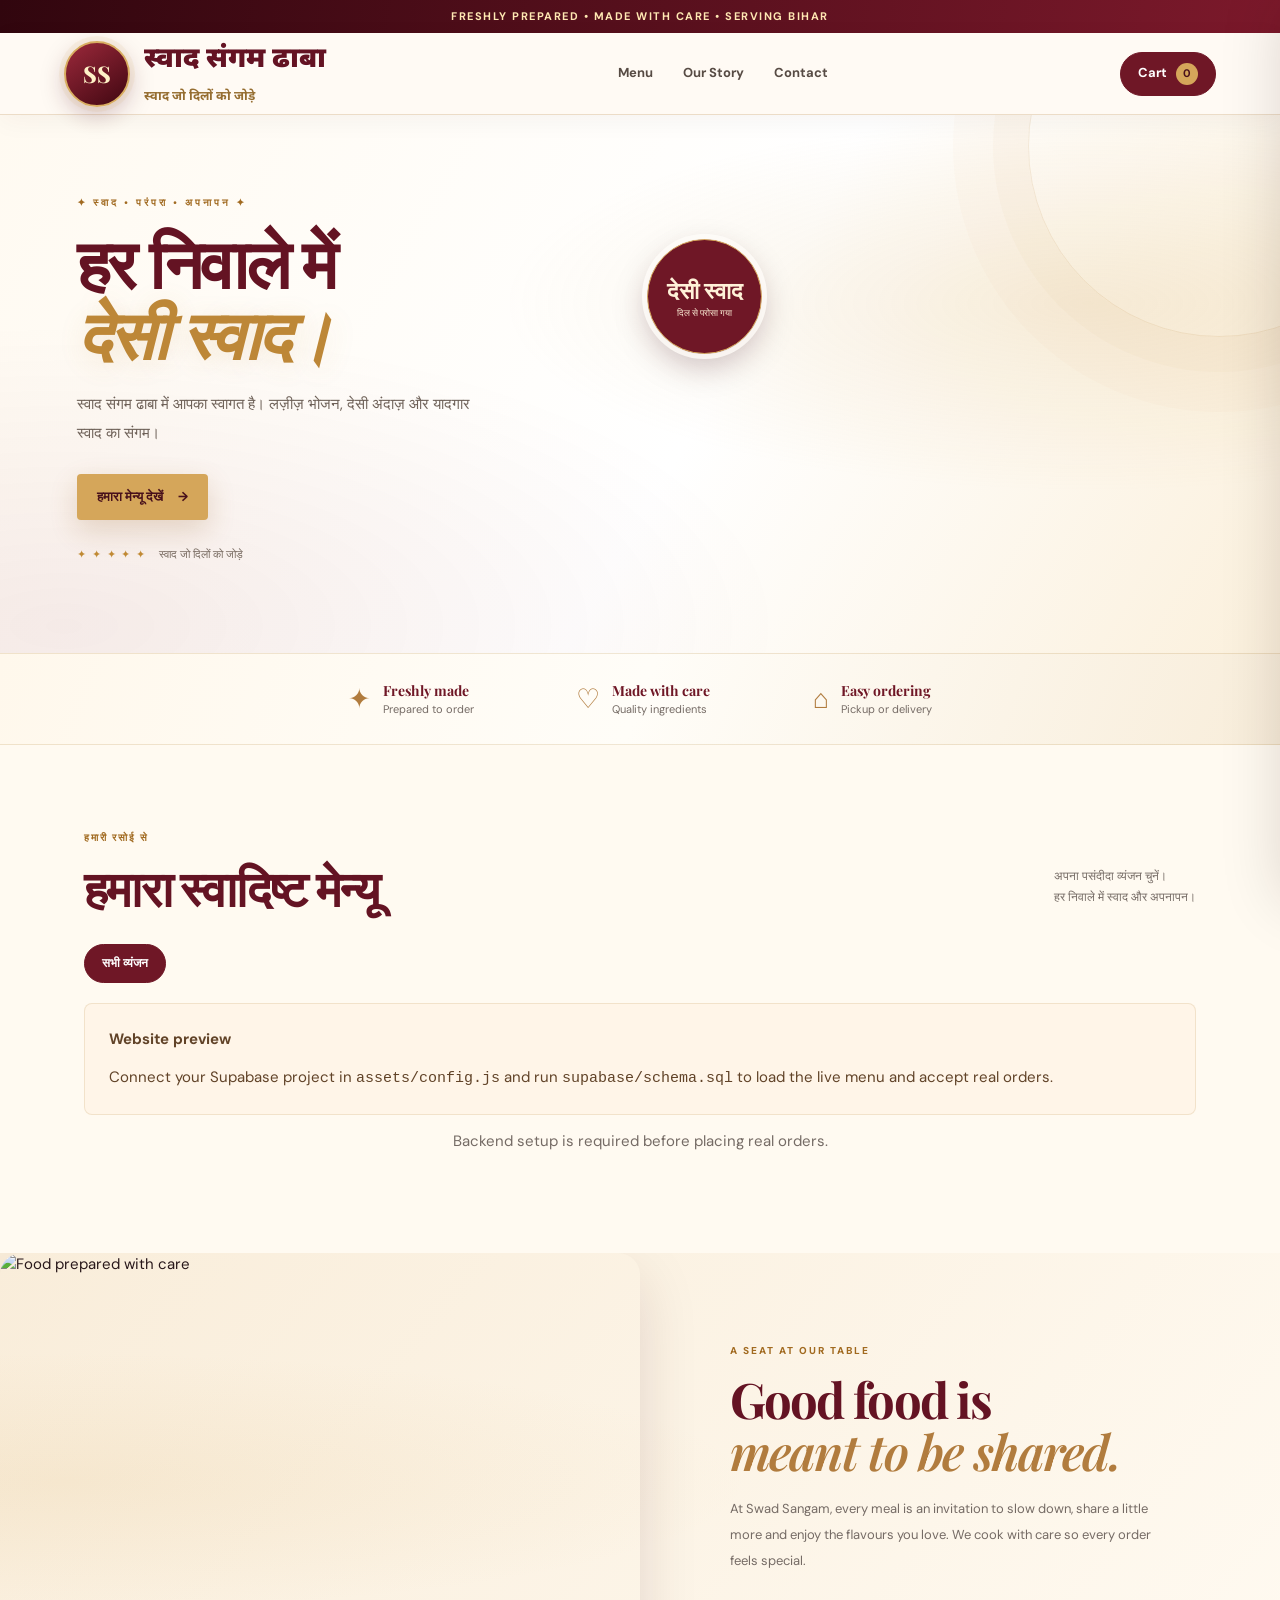
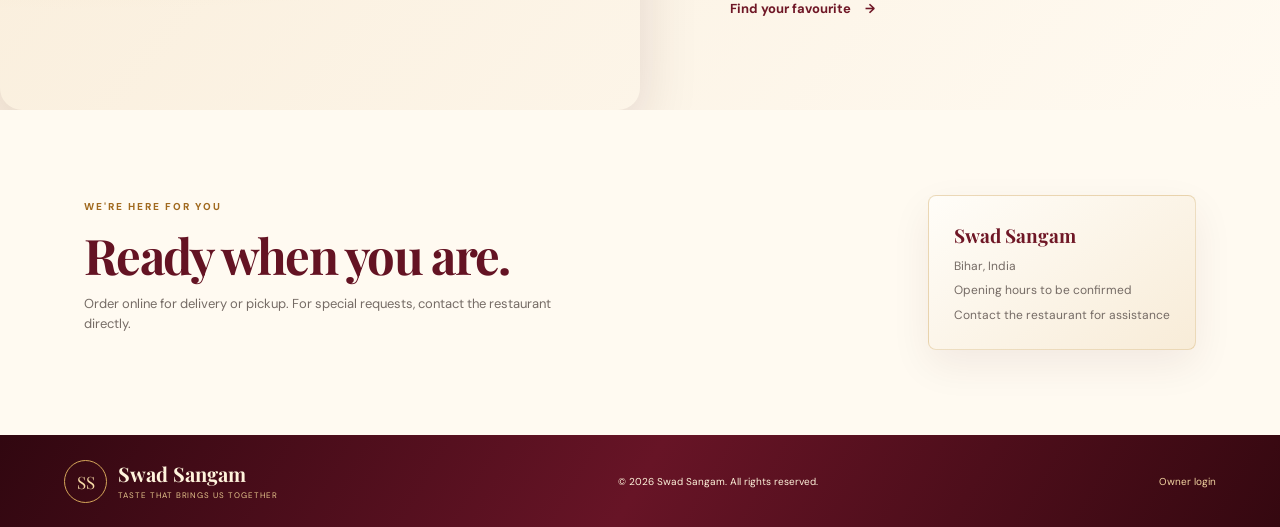
==== commit c961828d: "Update index.html" ====
--- a/index.html
+++ b/index.html
@@ -79,12 +79,29 @@
       <div><span class="benefit-icon">⌂</span><span><b>Easy ordering</b><small>Pickup or delivery</small></span></div>
     </section>
 
-    <section class="menu-section section-wrap" id="menu">
-      <div class="section-heading"><div><p class="eyebrow">FROM OUR KITCHEN</p><h2>Explore the menu</h2></div><p>Find your next favourite.<br>Prepared fresh, just for you.</p></div>
-      <div id="category-list" class="category-list"><button class="category-chip active" data-category="all">All items</button></div>
-      <div id="menu-grid" class="menu-grid"><div class="loading">Loading the menu…</div></div>
-      <p id="menu-message" class="muted center"></p>
-    </section>
+    
+<section class="menu-section section-wrap" id="menu">
+  <div class="section-heading">
+    <div>
+      <p class="eyebrow">हमारी रसोई से</p>
+      <h2>हमारा स्वादिष्ट मेन्यू</h2>
+    </div>
+    <p>अपना पसंदीदा व्यंजन चुनें।<br>हर निवाले में स्वाद और अपनापन।</p>
+  </div>
+
+  <div id="category-list" class="category-list">
+    <button class="category-chip active" data-category="all">
+      सभी व्यंजन
+    </button>
+  </div>
+
+  <div id="menu-grid" class="menu-grid">
+    <div class="loading">मेन्यू लोड हो रहा है…</div>
+  </div>
+
+  <p id="menu-message" class="muted center"></p>
+</section>
+
 
     <section class="story-section" id="story">
       <div class="story-photo"><img src="https://images.unsplash.com/photo-1547592180-85f173990554?auto=format&fit=crop&w=1000&q=80" alt="Food prepared with care" loading="lazy"></div>
--- a/assets/style.css
+++ b/assets/style.css
@@ -200,3 +200,408 @@
     transition-duration: .01ms !important;
   }
 }
+
+/* ==================================================
+   SWAD SANGAM — CINEMATIC PREMIUM REDESIGN
+   Append to the bottom of assets/style.css
+   ================================================== */
+
+:root {
+  --ss-wine: #641323;
+  --ss-deep: #350810;
+  --ss-red: #8e2032;
+  --ss-gold: #d8ad61;
+  --ss-cream: #fffaf1;
+  --ss-ink: #28171a;
+  --ss-shadow: 0 22px 60px rgba(62, 13, 24, .13);
+}
+
+html {
+  scroll-behavior: smooth;
+  scroll-padding-top: 90px;
+}
+
+body {
+  background: var(--ss-cream);
+  color: var(--ss-ink);
+}
+
+/* TOP ANNOUNCEMENT BAR */
+.topline {
+  background: linear-gradient(100deg, #31060e, #7c192b, #31060e);
+  background-size: 200% 100%;
+  color: #ffe8b3;
+  animation: ssGoldFlow 8s ease infinite;
+  letter-spacing: 1.5px;
+  font-weight: 700;
+}
+
+/* PREMIUM HEADER */
+.site-header {
+  position: relative;
+  z-index: 20;
+  background: rgba(255, 250, 244, .94);
+  backdrop-filter: blur(18px);
+  border-bottom: 1px solid rgba(176, 127, 58, .24);
+  box-shadow: 0 6px 25px rgba(58, 10, 20, .045);
+}
+
+.site-header .brand {
+  transition: transform .35s ease;
+}
+
+.site-header .brand:hover {
+  transform: translateY(-2px);
+}
+
+.site-header .brand-mark {
+  background: linear-gradient(145deg, #9c293b, #400711);
+  border: 2px solid var(--ss-gold);
+  box-shadow: 0 0 0 5px rgba(216, 173, 97, .10),
+              0 8px 24px rgba(74, 9, 23, .25);
+}
+
+.site-header .brand strong {
+  color: var(--ss-wine);
+  font-weight: 900;
+  text-shadow: 0 1px 0 #fff;
+}
+
+.site-header .brand small {
+  color: #956d30;
+  font-weight: 700;
+}
+
+/* CINEMATIC HERO */
+.hero {
+  position: relative;
+  isolation: isolate;
+  overflow: hidden;
+  background:
+    radial-gradient(ellipse at 85% 35%, rgba(216, 173, 97, .18), transparent 38%),
+    radial-gradient(ellipse at 5% 95%, rgba(126, 28, 45, .08), transparent 42%),
+    linear-gradient(120deg, #fffaf1, #fff 55%, #fbf0dc);
+}
+
+.hero::before {
+  content: "";
+  position: absolute;
+  z-index: -1;
+  width: 380px;
+  height: 380px;
+  border: 1px solid rgba(186, 137, 61, .15);
+  border-radius: 50%;
+  right: -130px;
+  top: -160px;
+  box-shadow:
+    0 0 0 35px rgba(186, 137, 61, .035),
+    0 0 0 75px rgba(186, 137, 61, .025);
+  animation: ssOrbit 24s linear infinite;
+}
+
+.hero-copy {
+  animation: ssRevealLeft 1.05s cubic-bezier(.2,.8,.2,1) both;
+}
+
+.hero-copy .eyebrow {
+  color: #a16a20;
+  font-weight: 800;
+  letter-spacing: 3px;
+  animation: ssFadeUp .7s .15s both;
+}
+
+.hero-copy h1 {
+  color: var(--ss-wine);
+  animation: ssFadeUp .9s .25s both;
+  text-wrap: balance;
+}
+
+.hero-copy h1 em {
+  color: #bd8737;
+  text-shadow: 0 5px 28px rgba(189, 135, 55, .15);
+}
+
+.hero-sub {
+  animation: ssFadeUp .8s .4s both;
+}
+
+.hero-copy .button {
+  position: relative;
+  overflow: hidden;
+  isolation: isolate;
+  box-shadow: 0 10px 28px rgba(143, 87, 26, .20);
+  animation: ssFadeUp .8s .55s both;
+}
+
+.hero-copy .button::before {
+  content: "";
+  position: absolute;
+  z-index: -1;
+  inset: 0;
+  transform: translateX(-120%) skewX(-20deg);
+  background: linear-gradient(100deg, transparent, rgba(255,255,255,.55), transparent);
+  transition: transform .7s ease;
+}
+
+.hero-copy .button:hover::before {
+  transform: translateX(120%) skewX(-20deg);
+}
+
+.hero-copy .button:hover {
+  transform: translateY(-4px) scale(1.025);
+  box-shadow: 0 17px 36px rgba(143, 87, 26, .3);
+}
+
+.hero-image-wrap {
+  animation: ssRevealRight 1.15s cubic-bezier(.2,.8,.2,1) both;
+}
+
+.hero-image {
+  transform-origin: center;
+  animation: ssImageFloat 7s ease-in-out 1.2s infinite;
+  filter: saturate(1.12) contrast(1.035);
+  transition: filter .5s ease;
+}
+
+.hero-image-wrap:hover .hero-image {
+  filter: saturate(1.28) contrast(1.07);
+}
+
+.image-stamp {
+  animation: ssStampIn .85s .8s cubic-bezier(.17,.67,.3,1.5) both,
+             ssStampPulse 4s 2s ease-in-out infinite;
+  box-shadow: 0 12px 32px rgba(56, 6, 17, .25);
+}
+
+/* GOLD ACCENTS */
+.hero-note .note-stars {
+  color: #c18b35;
+  animation: ssStarGlow 3s ease-in-out infinite;
+}
+
+/* BENEFITS STRIP */
+.benefits {
+  position: relative;
+  background: linear-gradient(110deg, #fff8ec, #fffdf8, #f8edda);
+  border-top: 1px solid rgba(180, 133, 62, .2);
+  border-bottom: 1px solid rgba(180, 133, 62, .2);
+}
+
+.benefits > div {
+  transition: transform .35s ease, filter .35s ease;
+}
+
+.benefits > div:hover {
+  transform: translateY(-6px);
+  filter: drop-shadow(0 8px 10px rgba(130, 70, 25, .12));
+}
+
+.benefit-icon {
+  transition: transform .4s ease;
+}
+
+.benefits > div:hover .benefit-icon {
+  transform: rotate(12deg) scale(1.2);
+  color: #a52238;
+}
+
+/* SECTION HEADINGS */
+.section-heading h2,
+.story-copy h2,
+.contact-section h2 {
+  color: var(--ss-wine);
+  text-wrap: balance;
+}
+
+.section-heading .eyebrow,
+.story-copy .eyebrow,
+.contact-section .eyebrow {
+  color: #a16a20;
+  font-weight: 800;
+  letter-spacing: 2px;
+}
+
+/* CATEGORY FILTER CHIPS */
+.category-chip {
+  transition: color .25s ease, background .25s ease,
+              transform .25s ease, box-shadow .25s ease;
+}
+
+.category-chip:hover {
+  transform: translateY(-3px);
+  box-shadow: 0 6px 18px rgba(87, 18, 32, .1);
+}
+
+/* PRODUCT CARDS */
+.menu-grid > * {
+  position: relative;
+  overflow: hidden;
+  border-color: rgba(182, 137, 66, .18);
+  transition: transform .4s cubic-bezier(.2,.8,.2,1),
+              box-shadow .4s ease,
+              border-color .3s ease;
+}
+
+.menu-grid > *:hover {
+  transform: translateY(-9px);
+  box-shadow: 0 22px 42px rgba(65, 13, 25, .13);
+  border-color: rgba(193, 145, 63, .55);
+}
+
+.menu-grid img {
+  transition: transform .65s cubic-bezier(.2,.8,.2,1),
+              filter .45s ease;
+}
+
+.menu-grid > *:hover img {
+  transform: scale(1.055);
+  filter: saturate(1.12);
+}
+
+/* STORY SECTION */
+.story-section {
+  position: relative;
+  overflow: hidden;
+  background:
+    radial-gradient(ellipse at 5% 50%, rgba(216, 173, 97, .12), transparent 40%),
+    linear-gradient(130deg, #f9edda, #fffaf1);
+}
+
+.story-photo {
+  overflow: hidden;
+  border-radius: 22px;
+  box-shadow: var(--ss-shadow);
+}
+
+.story-photo img {
+  transition: transform .8s cubic-bezier(.2,.8,.2,1),
+              filter .5s ease;
+}
+
+.story-photo:hover img {
+  transform: scale(1.06);
+  filter: saturate(1.12);
+}
+
+.story-copy .text-link {
+  transition: gap .3s ease, color .3s ease;
+}
+
+.story-copy .text-link:hover {
+  color: #b07a2d;
+}
+
+/* CONTACT CARD */
+.contact-card {
+  border: 1px solid rgba(195, 148, 67, .3);
+  background: linear-gradient(145deg, #fffdf8, #f8ecd8);
+  box-shadow: 0 15px 40px rgba(65, 13, 25, .07);
+  transition: transform .35s ease, box-shadow .35s ease;
+}
+
+.contact-card:hover {
+  transform: translateY(-5px);
+  box-shadow: var(--ss-shadow);
+}
+
+/* CART BUTTON */
+.cart-button {
+  transition: transform .25s ease, box-shadow .25s ease;
+}
+
+.cart-button:hover {
+  transform: translateY(-3px);
+  box-shadow: 0 9px 25px rgba(91, 15, 34, .22);
+}
+
+/* CART DRAWER */
+.cart-drawer {
+  box-shadow: -20px 0 60px rgba(32, 4, 12, .16);
+}
+
+/* FOOTER */
+footer {
+  background: linear-gradient(120deg, #310710, #671426, #350810);
+  color: #fff4dc;
+}
+
+footer .brand strong {
+  color: #fff4dc;
+}
+
+footer .brand small {
+  color: #e5c58c;
+}
+
+/* KEYFRAMES */
+@keyframes ssGoldFlow {
+  0%, 100% { background-position: 0% 50%; }
+  50% { background-position: 100% 50%; }
+}
+
+@keyframes ssRevealLeft {
+  from { opacity: 0; transform: translateX(-35px); }
+  to { opacity: 1; transform: translateX(0); }
+}
+
+@keyframes ssRevealRight {
+  from { opacity: 0; transform: translateX(35px) scale(.97); }
+  to { opacity: 1; transform: translateX(0) scale(1); }
+}
+
+@keyframes ssFadeUp {
+  from { opacity: 0; transform: translateY(18px); }
+  to { opacity: 1; transform: translateY(0); }
+}
+
+@keyframes ssImageFloat {
+  0%, 100% { transform: translateY(0) rotate(0deg); }
+  50% { transform: translateY(-9px) rotate(.5deg); }
+}
+
+@keyframes ssStampIn {
+  from { opacity: 0; transform: scale(.45) rotate(-18deg); }
+  to { opacity: 1; transform: scale(1) rotate(0deg); }
+}
+
+@keyframes ssStampPulse {
+  0%, 100% { box-shadow: 0 12px 32px rgba(56, 6, 17, .25); }
+  50% { box-shadow: 0 12px 38px rgba(193, 139, 53, .34); }
+}
+
+@keyframes ssStarGlow {
+  0%, 100% { filter: brightness(1); }
+  50% { filter: brightness(1.35); }
+}
+
+@keyframes ssOrbit {
+  to { transform: rotate(360deg); }
+}
+
+/* MOBILE PERFORMANCE AND LAYOUT */
+@media (max-width: 700px) {
+  .hero::before {
+    width: 220px;
+    height: 220px;
+    right: -120px;
+  }
+
+  .hero-image {
+    animation-duration: 8s;
+  }
+
+  .menu-grid > *:hover {
+    transform: translateY(-3px);
+  }
+}
+
+/* ACCESSIBILITY: HONOUR REDUCED MOTION */
+@media (prefers-reduced-motion: reduce) {
+  *,
+  *::before,
+  *::after {
+    animation: none !important;
+    scroll-behavior: auto !important;
+    transition: none !important;
+  }
+}
